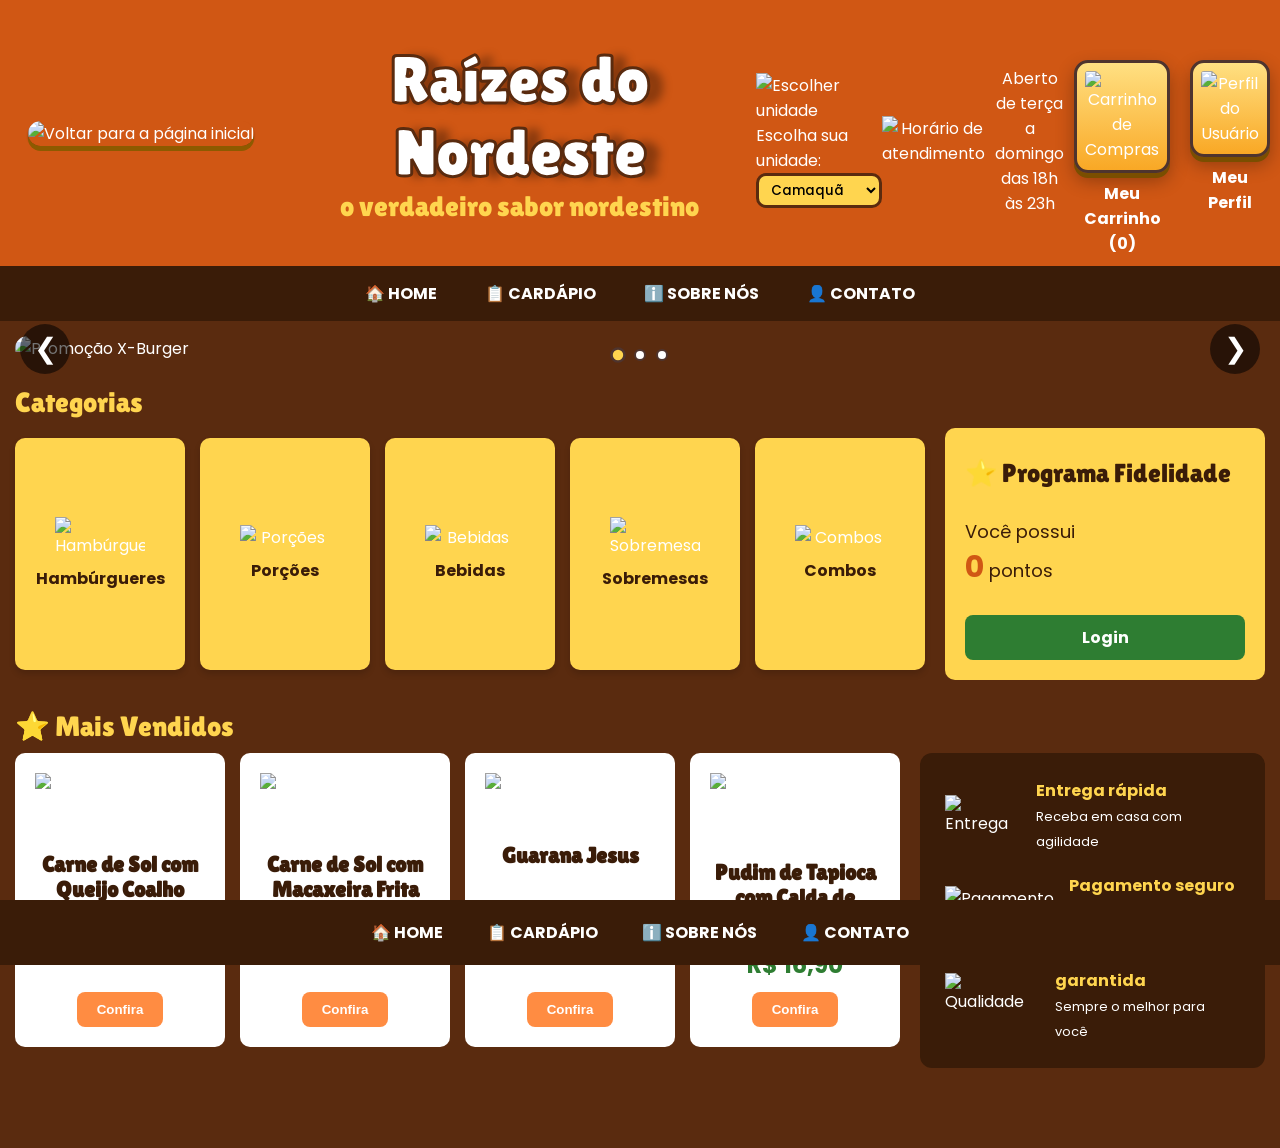
==== index.html @ 433c18a4 "Add files via upload Subindo em 29/08 as 11:11" ====
<!DOCTYPE html>
<html lang="pt-BR">

<head>
    <meta charset="UTF-8">
    <meta name="viewport" content="width=device-width, initial-scale=1.0">
    <title>Raízes do Nordeste</title>

    <link rel="icon" type="image/svg+xml" href="./imagens/site/icone.svg">

    
    <!-- CSS -->
    <link rel="stylesheet" href="style.css">

    <!-- Fonte -->
    <link rel="preconnect" href="https://fonts.googleapis.com">
    <link rel="preconnect" href="https://fonts.gstatic.com" crossorigin>
    <link href="https://fonts.googleapis.com/css2?family=Lilita+One&family=Poppins:wght@300;400;500;600&display=swap" rel="stylesheet">
</head>

<body>

    <header class="cabecalho_site">
        <div class="logo">
            <a class="img" href="index.html">
                <img src="./imagens/site/logo.png" alt="Voltar para a página inicial">
            </a>
        </div>

        <div class="caixa_titulo">
            <div class="titulo"> <!-- SUGESTÃO: Esta div .titulo é redundante pois já está dentro de .caixa_titulo. Pode ser removida no futuro mantendo o h1 e h2 direto em .caixa_titulo --> 
                <h1>Raízes do Nordeste</h1>
                <h2>o verdadeiro sabor nordestino</h2>
            </div>
        </div>
        
        <div class="complemento_titulo">
            <div class="localizacao">
                <a href="carrinho.html">
                    <img src="./imagens/site/local (2).png" alt="Escolher unidade">
                </a>
                <p>Escolha sua unidade:</p>
        
                <select>
                    <option>Camaquã</option>
                    <option>Porto Alegre</option>
                    <option>Pelotas</option>
                </select>
            </div>
        
        
            <div class="atendimento">
                <div class="horario">
                    <a href="carrinho.html">
                        <img src="./imagens/site/horario (2).png" alt="Horário de atendimento">
                    </a>
                    <p>Aberto<br>de terça a domingo<br>das 18h às 23h</p>
                </div>
            </div>


            <div class="carrinho_usuario">
                <div class="itens">
                    <a href="carrinho.html">
                        <img src="./imagens/site/carrinho.png" alt="Carrinho de Compras">
                    </a>
                    <p>Meu Carrinho</p>
                </div>

                <div class="itens">
                    <a href="login_cadastro.html">
                        <img src="./imagens/site/usuario.png" alt="Perfil do Usuário">
                    </a>
                    <p>Meu Perfil</p>
                </div>
            </div>
         </div>
    </header>

    <!-- Navegação Principal -->
    <nav id="nav-principal">
        <div class="menu-lista">
            <a href="index.html">🏠 HOME</a>
            <a href="cardapio.html">📋 CARDÁPIO</a>
            <a href="sobre.html">ℹ️ SOBRE NÓS</a>
            <a href="contato.html">👤 CONTATO</a>
        </div>
    </nav>

    <section class="carrossel">
        <div class="slides">
            <div class="slide ativo">
                <img src="./imagens/site/banner_1.1png.png" alt="Promoção X-Burger">
            </div>

            <div class="slide">
                <img src="./imagens/site/banner_2.2.png" alt="Promoção Bacon Burger">
            </div>

            <div class="slide">
                <img src="./imagens/site/banner_3.3.png" alt="Promoção Chicken Burger">
            </div>
        </div>

        <button class="seta anterior" onclick="mudarSlide(-1)">❮</button>
        <button class="seta proximo" onclick="mudarSlide(1)">❯</button>

        <div class="indicadores">
            <span class="ponto ativo" onclick="irParaSlide(0)"></span>
            <span class="ponto" onclick="irParaSlide(1)"></span>
            <span class="ponto" onclick="irParaSlide(2)"></span>
        </div>
    </section>

    <section class="categorias">
        <h2>Categorias</h2>

        <div class="area-categorias">
            <div class="lista-categorias">
                <div onclick="location.href='cardapio.html#hamburgueres'">
                    <img src="./imagens/site/cate_hamburguer.png" alt="Hambúrgueres">
                    <span>Hambúrgueres</span>
                </div>

                <div onclick="location.href='cardapio.html#porcoes'">
                    <img src="./imagens/site/cate_porcao.png" alt="Porções">
                    <span>Porções</span>
                </div>

                <div onclick="location.href='cardapio.html#bebidas'">
                    <img src="./imagens/site/cate_bebida.png" alt="Bebidas">
                    <span>Bebidas</span>
                </div>

                <div onclick="location.href='cardapio.html#sobremesas'">
                    <img src="./imagens/site/cate_sobre.png" alt="Sobremesas">
                    <span>Sobremesas</span>
                </div>

                <div onclick="location.href='cardapio.html#combos'">
                    <img src="./imagens/site/cate_combo.png" alt="Combos">
                    <span>Combos</span>
                </div>
            </div>

            <div class="fidelidade">
                <h2>⭐ Programa Fidelidade</h2>
                <p>Você possui <br><strong>0</strong> pontos</p>
                <button onclick="location.href='login_cadastro.html'">Login</button>
            </div>
        </div>
    </section>

    <section class="caixa_mais_vendidas">
        <h2>⭐ Mais Vendidos</h2>

        <div class="area_mais_vendidos">
            <div class="produtos">
                <div id="listaProdutos" class="lista-mais-vendidos"></div>
            </div>

            <div class="vantagens">
                <div class="entrega">
                    <div>
                        <img src="./imagens/site/entrega.png" alt="Entrega">
                    </div>
                    <div>
                        <p>Entrega rápida</p>
                        <span>Receba em casa com agilidade</span>
                    </div>                
                </div>

                <div class="pagamento">
                    <div>
                        <img src="./imagens/site/pagamento.png" alt="Pagamento">
                    </div>
                    <div>
                        <p>Pagamento seguro</p>
                        <span>Seus dados protegidos</span>
                    </div>                
                </div>

                <div class="qualidade">
                    <div>
                        <img src="./imagens/site/qualidade.png" alt="Qualidade">
                    </div>
                    <div>
                        <p>Qualidade garantida</p>
                        <span>Sempre o melhor para você</span>
                    </div>
                </div>
            </div>
        </div>
    </section>

    <footer>
        <a href="index.html">🏠 HOME</a>
        <a href="cardapio.html">📋 CARDÁPIO</a>
        <a href="sobre.html">ℹ️ SOBRE NÓS</a>
        <a href="contato.html">👤 CONTATO</a>
    </footer>

    <script src="global.js"></script>

</body>

</html>
---- style.css ----
/* ==========================================
   1. RESET GLOBAL E BASE
   ========================================== */
* {
    margin: 0;
    padding: 0;
    box-sizing: border-box;
}

body {
    background: #5a2b0f;
    font-family: 'Poppins', Arial, sans-serif;
    padding-bottom: 60px;
    color: #ffffff;
}

p {
    color: #ffffff;
    font-family: 'Poppins', sans-serif; /* /* DESNECESSÁRIO: Já está herdando 'Poppins' do body */
}

h1 {
    font-family: 'Lilita One', cursive;
    font-size: clamp(36px, 5vw, 70px);
    color: #ffffff;
    -webkit-text-stroke: 3px #5a2b0f;
    text-shadow:
        1px 1px 0 #c85b16,
        14px 1px 10px rgba(0,0,0,.35);
}

h2 {
    font-family: 'Lilita One', cursive;
    font-size: 28px;
    color: #ffd54f;
    font-weight: normal;
}

a {
    text-decoration: none;
    color: inherit;
}

/* ==========================================
   2. CABEÇALHO SITE
   ========================================== */
header.cabecalho_site {
    display: flex;
    justify-content: space-between;
    align-items: center;
    flex-wrap: wrap;
    background: #d05714;
}

/* --- LOGO --- */
.logo {
    padding: 28px;
    display: flex;
    justify-content: center;
    align-items: center;
}

.logo img {
    width: 80px;
    height: auto;
    border-radius: 15px;
    box-shadow:
        0 5px 0 #8D5A00,
        0 2px 2px rgba(0,0,0,.4);
    transition: transform .3s ease;
}

.logo img:hover {
    transform: translateY(-4px) scale(1.05);
}

/* --- TÍTULO DO CABEÇALHO --- */
.caixa_titulo {
    flex: 1;
    text-align: center;
}

/* --- COMPLEMENTOS (LOCALIZAÇÃO & ATENDIMENTO) --- */
.complemento_titulo {
    display: flex !important;
    flex-direction: row !important;
    align-items: center !important;
    justify-content: space-around !important;
    flex: 1 !important;
    margin-top: 15px;
    padding: 10px 0;
}

.complemento_titulo select {
    background: #ffd54f;
    border: 3px solid #5a2b0f;
    border-radius: 10px;
    padding: 4px 8px;
    font-family: 'Poppins', sans-serif;
    font-weight: 500;
}

.horario {
    display: flex;
    align-items: center;
    gap: 10px;
    text-align: center;
}

.complemento_titulo img,
.atendimento img {
    width: 60px;
    height: auto;
    cursor: pointer;
    transition: transform .3s ease;
}

/* --- CARRINHO & PERFIL --- */
.carrinho_usuario {
    display: flex;
    gap: 20px;
    padding: 35px 10px 0 10px;
    text-align: center;
    font-family: 'Poppins', sans-serif; /* /* DESNECESSÁRIO: Já está herdando 'Poppins' do body */
}

.itens {
    display: flex;
    flex-direction: column;
    gap: 8px;
    align-items: center;
}

.itens img {
    width: 60px;
    height: auto;
    background: linear-gradient(to bottom, #FFE082, #F9A825);
    border: 3px solid #4E342E;
    border-radius: 14px;
    padding: 8px;
    box-shadow:
        0 5px 0 #7A4E00,
        0 8px 18px rgba(0,0,0,.3);
    transition: transform .25s ease;
}

.itens img:hover {
    transform: translateY(-4px) scale(1.08);
}

.itens p {
    color: #ffffff;
    font-weight: bold;
}

/* ==========================================
   3. NAVEGAÇÃO PRINCIPAL (NAV)
   ========================================== */
nav {
    display: flex;
    justify-content: center;
    background: #3a1c08;
    padding: 15px 0;
    color: #ffffff;
}

nav a {
    text-decoration: none; /* /* DESNECESSÁRIO: Já está definido na regra 'a' do Reset Global */
    color: #ffffff;
    font-weight: bold;
    padding: 0 10px;
    margin: 5px 12px;
    position: relative;
    transition: color .3s ease;
}

nav a::after {
    content: "";
    position: absolute;
    left: 0;
    bottom: -8px;
    width: 0;
    height: 5px;
    background: #FFD54F;
    transition: width .3s ease;
}

nav a:hover::after {
    width: 100%;
}

/* ==========================================
   4. CARROSSEL DE PROMOÇÕES
   ========================================== */
.carrossel {
    position: relative;
    width: 100%;
    overflow: hidden;
    padding: 15px;
}

.slides {
    display: flex;
    width: 100%;
}

.slide {
    min-width: 100%;
    display: none;
}

.slide.ativo {
    display: block;
}

.slide img {
    width: 100%;
    height: auto;
    display: block;
    border-radius: 15px;
}

.seta {
    position: absolute;
    top: 50%;
    transform: translateY(-50%);
    width: 50px;
    height: 50px;
    border: none;
    border-radius: 50%;
    background: rgba(0, 0, 0, 0.55);
    color: #ffffff;
    font-size: 28px;
    cursor: pointer;
    z-index: 10;
    transition: background .3s, color .3s, transform .3s;
}

.seta:hover {
    background: #ffd54f;
    color: #4E342E;
    transform: translateY(-50%) scale(1.1);
}

.anterior {
    left: 20px;
}

.proximo {
    right: 20px;
}

.indicadores {
    position: absolute;
    bottom: 15px;
    left: 50%;
    transform: translateX(-50%);
    display: flex;
    gap: 10px;
}

.ponto {
    width: 12px;
    height: 12px;
    border-radius: 50%;
    background: #ffffff;
    border: 2px solid #4E342E;
    cursor: pointer;
    transition: transform .3s ease, background .3s ease;
}

.ponto.ativo,
.ponto:hover {
    background: #ffd54f;
    transform: scale(1.3);
}

/* ==========================================
   5. BANNERS (SEÇÃO NÃO USADA NA HOME)
   ========================================== */
/* /* DESNECESSÁRIO NA HOME: As classes abaixo (.banner, .lista-banner, .banner-texto, .img-banner) pertencem a outra página ou layout antigo e não existem neste HTML da Home. */ */
.banner {
    background: #4e342e;
    border-radius: 12px;
    padding: 20px;
}

.banner h2 {
    background: #FFD54F;
    color: #4E342E;
    border-radius: 15px;
    text-align: center;
    padding: 12px;
    margin-bottom: 20px;
    font-family: 'Lilita One', cursive;
    font-size: 32px;
}

.lista-banner {
    display: grid;
    grid-template-columns: repeat(auto-fit, minmax(300px, 1fr));
    gap: 15px;
}

.banner-texto {
    background: #FFF8E1;
    border-radius: 18px;
    padding: 20px;
    text-align: center;
    box-shadow: 0 8px 20px rgba(0,0,0,.25);
    border: 3px solid #FFD54F;
    transition: transform .3s ease, box-shadow .3s ease;
}

.banner-texto:hover {
    transform: translateY(-8px) scale(1.05);
    box-shadow: 0 15px 30px rgba(0,0,0,.35);
}

.img-banner {
    width: 60%;
    max-width: 300px;
    margin: 10px auto 20px;
    transition: transform .3s ease;
}

.img-banner:hover {
    transform: scale(1.2);
}

.banner-texto h3 {
    font-family: 'Lilita One', cursive;
    font-size: 32px;
    color: #2e7d32;
    margin: 8px 0 15px;
}

.banner p {
    font-size: 20px;
    color: #4E342E;
    margin-bottom: 15px;
}

.banner button {
    margin-top: 10px;
    padding: 14px 50px;
    border: none;
    border-radius: 12px;
    background: #2e7d32;
    color: #ffffff;
    font-size: 17px;
    font-weight: bold;
    cursor: pointer;
    box-shadow: 0 5px 0 #1b5e20;
    transition: transform .2s ease, box-shadow .2s ease;
}

.banner button:hover {
    transform: translateY(-3px);
    box-shadow: 0 8px 15px rgba(0,0,0,.3);
}

/* ==========================================
   6. CATEGORIAS E FIDELIDADE
   ========================================== */
.categorias {
    padding: 0 15px;
}

.categorias h2 {
    border-radius: 12px;
    font-family: 'Lilita One', cursive; /* /* DESNECESSÁRIO: Já está definido na regra 'h2' global */
    text-align: left;
    padding: 10px 0;
}

.area-categorias {
    display: flex;
    gap: 20px;
    align-items: stretch;
}

.lista-categorias {
    display: grid;
    grid-template-columns: repeat(auto-fit, minmax(130px, 1fr));
    gap: 15px;
    flex: 5;
    padding: 10px 0;
}

.lista-categorias div {
    background: #ffd54f;
    text-align: center;
    padding: 12px;
    border-radius: 10px;
    box-shadow: 0 4px 6px rgba(0,0,0,0.15);
    cursor: pointer;
    transition: transform .2s ease;
    display: flex;
    flex-direction: column;
    align-items: center;
    justify-content: center;
}

.lista-categorias div:hover {
    transform: translateY(-4px);
}

.lista-categorias img {
    width: 100%;
    max-width: 90px;
    height: auto;
}

.lista-categorias span {
    color: #3a1c08;
    font-weight: bold;
    font-family: 'Poppins', sans-serif; /* /* DESNECESSÁRIO: Já herda do body */
    margin-top: 8px;
}

/* --- BLOCO PROGRAMA FIDELIDADE --- */
.fidelidade {
    font-family: 'Lilita One', cursive;
    background: #ffd54f;
    padding: 20px;
    border-radius: 10px;
    text-align: center;
    width: 320px;
    flex-shrink: 0;
    display: flex;
    flex-direction: column;
    justify-content: space-around;
}

.fidelidade h2 {
    color: #3a1c08;
    text-align: left;
    font-size: 26px;
    margin-bottom: 10px;
}

.fidelidade p {
    color: #3a1c08;
    text-align: left;
    font-size: 18px;
    margin-top: 10px;
    margin-bottom: 10px;
}

.fidelidade strong {
    color: #d05714;
    font-size: 30px;
}

.fidelidade button {
    margin-top: 15px;
    padding: 10px 60px;
    border: none;
    background: #2e7d32;
    color: #ffffff;
    border-radius: 8px;
    font-size: 16px;
    cursor: pointer;
    font-family: 'Poppins', sans-serif;
    font-weight: bold;
    transition: background .2s;
}

.fidelidade button:hover {
    background: #1b5e20;
}

/* ==========================================
   7. MAIS VENDIDOS E VANTAGENS
   ========================================== */
.caixa_mais_vendidas {
    padding: 20px 15px;
}

.caixa_mais_vendidas h2 {
    padding: 10px 0;
}

.area_mais_vendidos {
    display: flex;
    gap: 20px;
    align-items: stretch;
    flex-direction: row;
}

.produtos {
    flex: 3;
    display: flex;
    flex-direction: column;
}

.lista-mais-vendidos {
    display: flex;
    flex-direction: row;
    gap: 15px;
    width: 100%;
}

.card {
    flex: 1;
    display: flex;
    flex-direction: column;
    justify-content: space-between;
    align-items: center;
    background: #ffffff;
    padding: 20px;
    border-radius: 10px;
    text-align: center;
}

.card img {
    width: 100%;
    max-width: 180px;
    height: auto;
    transition: transform .3s ease;
}

.card img:hover {
    transform: scale(1.08);
}

.card h3 {
    margin: 12px 0;
    font-size: 22px;
    font-family: 'Lilita One', cursive;
    color: #3a1c08;
}

.card p {
    font-size: 24px;
    color: #2e7d32;
    font-weight: bold;
}

.card button {
    background: #ff8c42;
    color: #ffffff;
    border: none;
    padding: 10px 20px;
    border-radius: 8px;
    cursor: pointer;
    font-weight: bold;
    margin-top: 10px;
    transition: background .2s;
}

.card button:hover {
    background: #d05714;
}

/* --- BLOCO DE VANTAGENS --- */
.vantagens {
    background: #3a1c08;
    flex: 1;
    border-radius: 12px;
    padding: 25px;
    display: flex;
    flex-direction: column;
    justify-content: space-around;
    gap: 20px;
}

.entrega, .pagamento, .qualidade {
    display: flex;
    align-items: center;
    gap: 15px;
}

.vantagens img {
    width: 50px;
    height: auto;
}

.entrega p, .pagamento p, .qualidade p {
    color: #ffd54f;
    font-weight: bold;
    font-size: 16px;
}

.entrega span, .pagamento span, .qualidade span {
    color: #ffffff;
    font-size: 13px;
}

/* ==========================================
   8. PÁGINAS DE PERFIL, LOGIN E CADASTRO
   ========================================== */
/* /* DESNECESSÁRIO NA HOME: As regras deste setor (.login_cadastro, .escolha, .caixa_esquerda, .caixa_direita, .campo, .criar_cadastro) não pertencem à Home e deveriam estar no CSS da página de login/cadastro. */ */
.login_cadastro {
    display: flex;
    flex-direction: column;
    justify-content: center;
    text-align: center;
    background: #ffffff;
    margin: 20px;
    border-radius: 10px;
    border: 2px solid #000000;
    padding: 20px;
}

.login_cadastro h2, 
.login_cadastro h3 {
    font-size: 28px;
    padding: 10px;
    color: #000000;
}

.login_cadastro button {
    margin-top: 15px;
    padding: 12px 40px;
    border: none;
    border-radius: 8px;
    background: #2e7d32;
    color: #ffffff;
    cursor: pointer;
    font-size: 18px;
    font-weight: bold;
}

.escolha {
    display: flex;
    flex-direction: row;
    justify-content: center;
    margin: 30px 0;
    gap: 20px;    
}

.caixa_esquerda {
    width: 50%;
    padding: 10px;
    border-right: 2px solid #000000;
    flex: 1;
    text-align: center;
}

.caixa_direita {
    width: 50%;
    padding: 10px;
    border-left: 2px solid #000000;
    flex: 1;
    text-align: center;
}

.campo {
    display: flex;
    flex-direction: column;
    gap: 10px;
}

.campo input {
    border-radius: 8px;
    border: 1px solid #ccc;
    margin: 5px 0;
    padding: 10px;
    font-size: 14px;
}

.criar_cadastro {
    border: 2px solid #000000;
    margin: 20px;
    padding: 20px;
    border-radius: 10px;
    background: #ffffff;
}

.criar_cadastro h2, .criar_cadastro p {
    text-align: center;
    padding: 10px;
    color: #000000;
}

/* ==========================================
   9. RODAPÉ
   ========================================== */
footer {
    position: fixed;
    bottom: 0;
    left: 0;
    width: 100%;
    display: flex;
    justify-content: center;
    background: #3a1c08;
    padding: 15px 0;
    color: #ffffff;
    transform: translateY(100%);
    transition: transform .3s ease;
    z-index: 1000;
}

footer.mostrar {
    transform: translateY(0);
}

footer a {
    text-decoration: none; /* /* DESNECESSÁRIO: Já definido no reset global 'a' */
    color: #ffffff;
    font-weight: bold;
    padding: 0 10px;
    margin: 5px 12px;
    position: relative;
    transition: color .3s ease;
}

footer a::after {
    content: "";
    position: absolute;
    left: 0;
    bottom: -8px;
    width: 0;
    height: 5px;
    background: #FFD54F;
    transition: width .3s ease;
}

footer a:hover::after {
    width: 100%;
}

/* ==========================================
   10. RESPONSIVIDADE (MEDIA QUERIES)
   ========================================== */

/* --- TELA MÉDIA (ATÉ 1024PX) --- */
@media (max-width: 1024px) {
    header.cabecalho_site {
        flex-wrap: wrap;
        align-items: center;
        justify-content: space-between;
        width: 100%;
        padding: 10px 20px;
        box-sizing: border-box;
    }

    .logo {
        display: flex;
        align-items: center;
    }

    .logo img {
        width: 80px;
        height: auto;
    }

    .caixa_titulo {
        display: flex;
        flex-direction: column;
        align-items: center;
        justify-content: center;
        text-align: center;
        flex: 1; 
        margin-left: 15px;
        padding: 10px 0;
    }

    .caixa_titulo h1 {
        font-size: 60px !important;
        margin: 0;
        line-height: 1.1;
        white-space: nowrap;
    }

    .caixa_titulo h2 {
        font-size: 25px !important;
        margin: 5px 0 0 0;
        font-weight: normal;
    }

    .complemento_titulo {
        display: flex !important;
        flex-direction: row !important;
        align-items: center !important;
        justify-content: space-around !important;
        flex: 1 !important;
        margin-top: 15px;
        padding: 10px 0;
    }

    .localizacao {
        display: flex !important;
        flex-direction: column !important;
        align-items: center !important;
        gap: 4px !important;
    }

    .localizacao select {
        padding: 4px 12px !important;
        font-size: 13px !important;
        border-radius: 8px;
    }

    .horario {
        display: flex !important;
        flex-direction: row !important;
        align-items: center !important;
        gap: 10px !important;
    }

    .carrinho_usuario {
        display: flex !important;
        flex-direction: row !important;
        align-items: center !important;
        justify-content: center !important;
        gap: 35px !important;
        margin-top: 15px;
        padding: 10px 20px !important;
    }

    .itens {
        display: flex !important;
        flex-direction: column !important;
        align-items: center !important;
        text-align: center;
    }

    .itens img {
        width: 70px !important;
        height: auto;
    }

    .itens p {
        margin: 4px 0 0 0 !important;
        font-size: 12px !important;
    }
}

/* --- TABLET / INTERMEDIÁRIO (ATÉ 992PX) --- */
@media (max-width: 992px) {
    .area-categorias,
    .area_mais_vendidos {
        flex-direction: column;
    }

    .lista-mais-vendidos {
        flex-direction: column;
    }

    .fidelidade,
    .vantagens {
        width: 100%;
    }
}

/* --- CELULAR PADRÃO (ATÉ 768PX) --- */
/* DESNECESSÁRIO: Existia um bloco idêntico duplicado no seu código original. Mantida apenas uma versão limpa. */
@media (max-width: 768px) {
    header.cabecalho_site {
        flex-direction: column;
        align-items: center;
        padding: 10px 5px;
        gap: 8px;
    }

    .logo {
        padding: 5px 0 0 0;
        border: none;
    }

    .logo img {
        width: 50px;
    }

    .caixa_titulo {
        border: none;
    }

    .caixa_titulo h1 {
        font-size: 26px !important;
        -webkit-text-stroke: 1px #5a2b0f;
    }

    .caixa_titulo h2 {
        font-size: 13px !important;
    }

    .complemento_titulo {
        display: flex !important;
        flex-direction: row !important;
        justify-content: space-around !important;
        align-items: flex-start !important;
        width: 100% !important;
        padding: 5px 10px !important;
        gap: 10px !important;
    }

    .localizacao {
        display: flex !important;
        flex-direction: column !important;
        align-items: center !important;
        gap: 2px !important;
        font-size: 11px !important;
        padding-left: 0 !important;
    }

    .localizacao p {
        font-size: 11px !important;
    }

    .horario {
        display: flex !important;
        flex-direction: row !important;
        align-items: center !important;
        gap: 6px !important;
        font-size: 10px !important;
    }

    .complemento_titulo img,
    .atendimento img {
        width: 30px !important;
    }

    .complemento_titulo select {
        font-size: 11px !important;
        padding: 2px 4px !important;
    }

    .carrinho_usuario {
        display: flex !important;
        justify-content: center !important;
        gap: 20px !important;
        padding: 5px 0 !important;
    }

    .itens img {
        width: 35px !important;
        padding: 4px !important;
    }

    .itens p {
        font-size: 11px !important;
    }

    #nav-principal {
        display: block !important;
        visibility: visible !important;
        position: fixed !important;
        bottom: 0 !important;
        left: 0 !important;
        width: 100vw !important;
        background: #3a1c08 !important;
        z-index: 99999 !important;
        padding: 8px 0 !important;
        border-top: 2px solid #ffd54f !important;
        box-shadow: 0 -3px 10px rgba(0, 0, 0, 0.5);
    }

    #nav-principal .menu-lista {
        display: flex !important;
        flex-direction: row !important;
        justify-content: space-around !important;
        align-items: center !important;
        width: 100% !important;
        margin: 0 !important;
        padding: 0 !important;
    }

    #nav-principal .menu-lista a {
        font-size: 11px !important;
        padding: 4px 2px !important;
        margin: 0 !important;
        text-align: center !important;
        flex: 1 !important;
        color: #ffffff !important;
        display: block !important;
    }

    #nav-principal .menu-lista a::after {
        display: none !important;
    }

    /* /* DESNECESSÁRIO NA HOME: As classes abaixo (.pedido_confirmado, .informacoes_pedido, .etapas, .linha, .acoes, .botao) pertencem a uma página de confirmação de pedido e não existem na Home. */ */
    .pedido_confirmado {
        width: 95% !important;
        padding: 20px 12px !important;
    }

    .informacoes_pedido {
        grid-template-columns: 1fr !important;
    }

    .etapas {
        flex-direction: column !important;
        align-items: flex-start !important;
        padding-left: 15px !important;
    }

    .etapa {
        flex-direction: row !important;
        gap: 12px !important;
        min-width: unset !important;
    }

    .linha {
        width: 4px !important;
        height: 20px !important;
        margin-left: 20px !important;
    }

    .acoes {
        flex-direction: column !important;
    }

    .botao {
        width: 100% !important;
        text-align: center !important;
    }
}

/* --- CELULARES PEQUENOS (ATÉ 480PX) --- */
@media (max-width: 480px) {
    .caixa_titulo h1 {
        font-size: 22px !important;
    }

    .caixa_titulo h2 {
        font-size: 11px !important;
    }

    /* /* DESNECESSÁRIO NA HOME: As classes .numero_pedido e .icone_confirmado não existem neste HTML. */ */
    .numero_pedido {
        width: 100% !important;
        padding: 10px !important;
    }

    .numero_pedido strong {
        font-size: 24px !important;
    }

    #nav-principal .menu-lista a {
        font-size: 10px !important;
        padding: 2px 1px !important;
    }

    .icone_confirmado {
        width: 60px !important;
        height: 60px !important;
        font-size: 35px !important;
    }
}
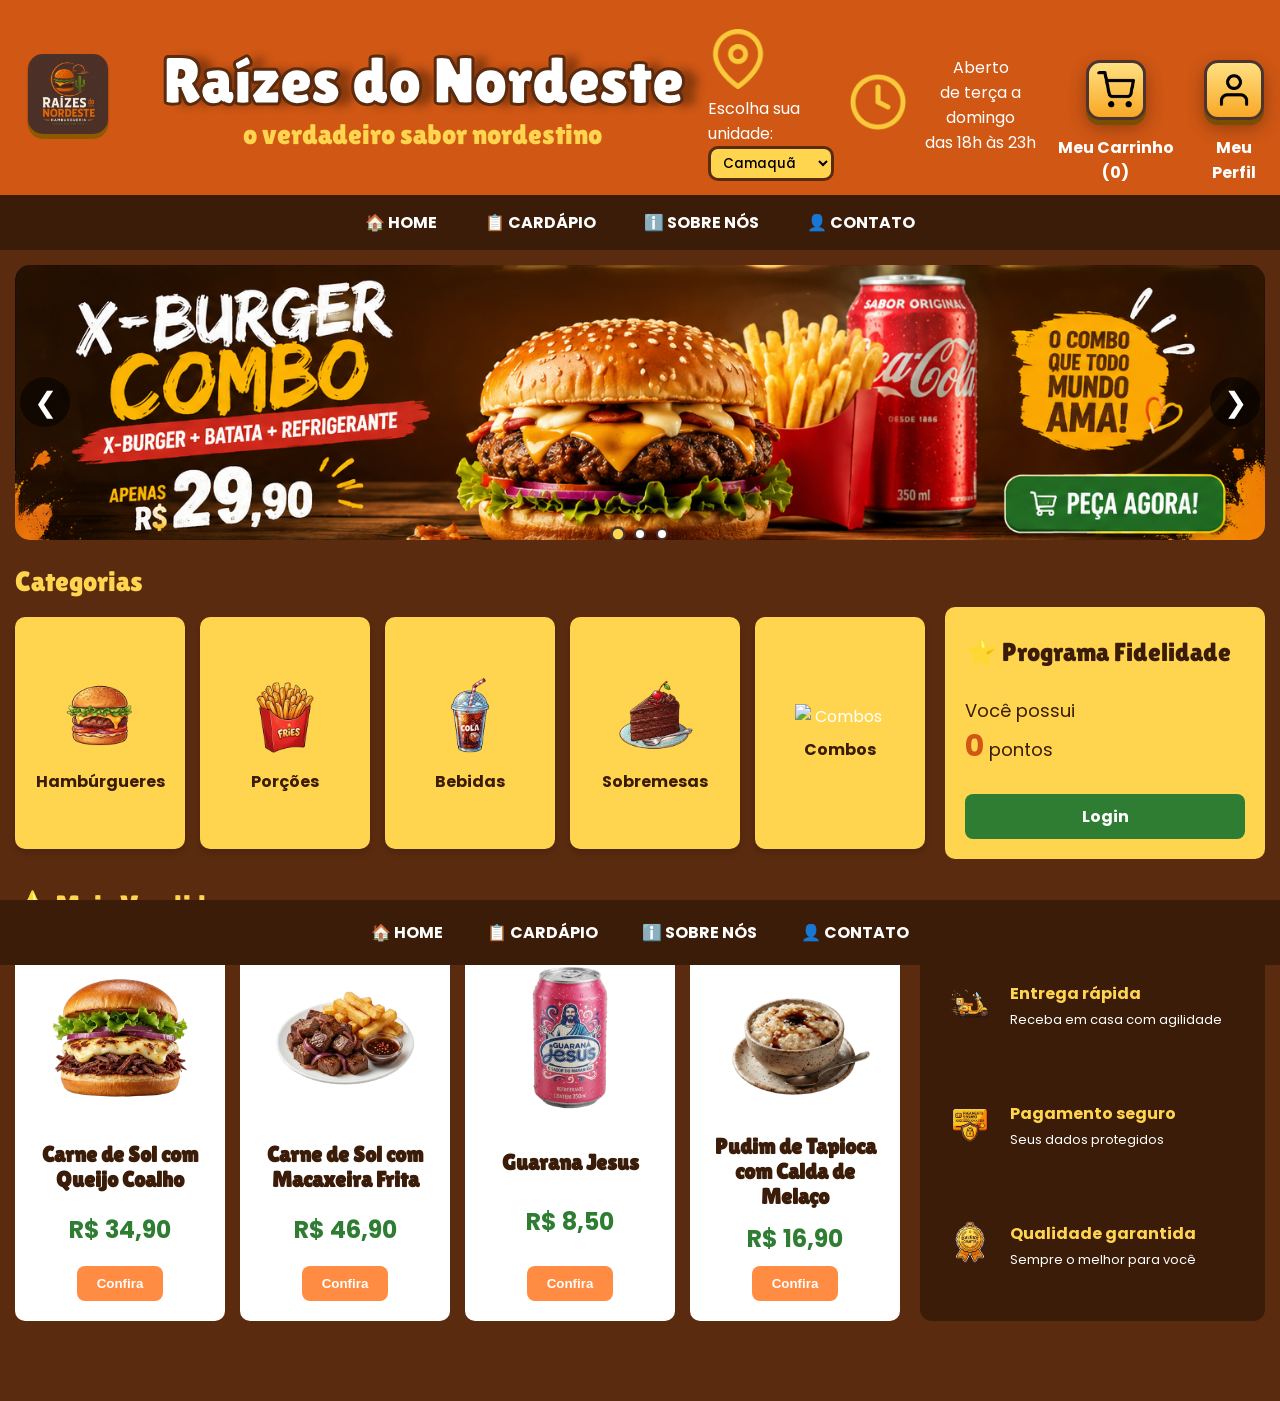
==== commit 75722bf8: "Refactor index.html structure and fix tags Updated HTML structure and corrected some tags." ====
--- a/index.html
+++ b/index.html
@@ -6,7 +6,7 @@
     <meta name="viewport" content="width=device-width, initial-scale=1.0">
     <title>Raízes do Nordeste</title>
 
-    <link rel="icon" type="image/svg+xml" href="./imagens/site/icone.svg">
+    <link rel="icon" type="imagens/svg+xml" href="imagens/site/icone.svg">
 
     
     <!-- CSS -->
@@ -23,7 +23,7 @@
     <header class="cabecalho_site">
         <div class="logo">
             <a class="img" href="index.html">
-                <img src="./imagens/site/logo.png" alt="Voltar para a página inicial">
+                <img src="imagens/site/logo.png" alt="Voltar para a página inicial">
             </a>
         </div>
 
@@ -37,7 +37,7 @@
         <div class="complemento_titulo">
             <div class="localizacao">
                 <a href="carrinho.html">
-                    <img src="./imagens/site/local (2).png" alt="Escolher unidade">
+                    <img src="imagens/site/local (2).png" alt="Escolher unidade">
                 </a>
                 <p>Escolha sua unidade:</p>
         
@@ -52,7 +52,7 @@
             <div class="atendimento">
                 <div class="horario">
                     <a href="carrinho.html">
-                        <img src="./imagens/site/horario (2).png" alt="Horário de atendimento">
+                        <img src="imagens/site/horario (2).png" alt="Horário de atendimento">
                     </a>
                     <p>Aberto<br>de terça a domingo<br>das 18h às 23h</p>
                 </div>
@@ -62,14 +62,14 @@
             <div class="carrinho_usuario">
                 <div class="itens">
                     <a href="carrinho.html">
-                        <img src="./imagens/site/carrinho.png" alt="Carrinho de Compras">
+                        <img src="imagens/site/carrinho.png" alt="Carrinho de Compras">
                     </a>
                     <p>Meu Carrinho</p>
                 </div>
 
                 <div class="itens">
                     <a href="login_cadastro.html">
-                        <img src="./imagens/site/usuario.png" alt="Perfil do Usuário">
+                        <img src="imagens/site/usuario.png" alt="Perfil do Usuário">
                     </a>
                     <p>Meu Perfil</p>
                 </div>
@@ -90,15 +90,15 @@
     <section class="carrossel">
         <div class="slides">
             <div class="slide ativo">
-                <img src="./imagens/site/banner_1.1png.png" alt="Promoção X-Burger">
+                <img src="imagens/site/banner_1.1png.png" alt="Promoção X-Burger">
             </div>
 
             <div class="slide">
-                <img src="./imagens/site/banner_2.2.png" alt="Promoção Bacon Burger">
+                <img src="imagens/site/banner_2.2.png" alt="Promoção Bacon Burger">
             </div>
 
             <div class="slide">
-                <img src="./imagens/site/banner_3.3.png" alt="Promoção Chicken Burger">
+                <img src="imagens/site/banner_3.3.png" alt="Promoção Chicken Burger">
             </div>
         </div>
 
@@ -118,27 +118,27 @@
         <div class="area-categorias">
             <div class="lista-categorias">
                 <div onclick="location.href='cardapio.html#hamburgueres'">
-                    <img src="./imagens/site/cate_hamburguer.png" alt="Hambúrgueres">
+                    <img src="imagens/site/cate_hamburguer.png" alt="Hambúrgueres">
                     <span>Hambúrgueres</span>
                 </div>
 
                 <div onclick="location.href='cardapio.html#porcoes'">
-                    <img src="./imagens/site/cate_porcao.png" alt="Porções">
+                    <img src="imagens/site/cate_porcao.png" alt="Porções">
                     <span>Porções</span>
                 </div>
 
                 <div onclick="location.href='cardapio.html#bebidas'">
-                    <img src="./imagens/site/cate_bebida.png" alt="Bebidas">
+                    <img src="imagens/site/cate_bebida.png" alt="Bebidas">
                     <span>Bebidas</span>
                 </div>
 
                 <div onclick="location.href='cardapio.html#sobremesas'">
-                    <img src="./imagens/site/cate_sobre.png" alt="Sobremesas">
+                    <img src="imagens/site/cate_sobre.png" alt="Sobremesas">
                     <span>Sobremesas</span>
                 </div>
 
                 <div onclick="location.href='cardapio.html#combos'">
-                    <img src="./imagens/site/cate_combo.png" alt="Combos">
+                    <img src="imagens/site/cate_combo.png" alt="Combos">
                     <span>Combos</span>
                 </div>
             </div>
@@ -162,7 +162,7 @@
             <div class="vantagens">
                 <div class="entrega">
                     <div>
-                        <img src="./imagens/site/entrega.png" alt="Entrega">
+                        <img src="imagens/site/entrega.png" alt="Entrega">
                     </div>
                     <div>
                         <p>Entrega rápida</p>
@@ -172,7 +172,7 @@
 
                 <div class="pagamento">
                     <div>
-                        <img src="./imagens/site/pagamento.png" alt="Pagamento">
+                        <img src="imagens/site/pagamento.png" alt="Pagamento">
                     </div>
                     <div>
                         <p>Pagamento seguro</p>
@@ -182,7 +182,7 @@
 
                 <div class="qualidade">
                     <div>
-                        <img src="./imagens/site/qualidade.png" alt="Qualidade">
+                        <img src="imagens/site/qualidade.png" alt="Qualidade">
                     </div>
                     <div>
                         <p>Qualidade garantida</p>
@@ -204,4 +204,4 @@
 
 </body>
 
-</html>+</html>
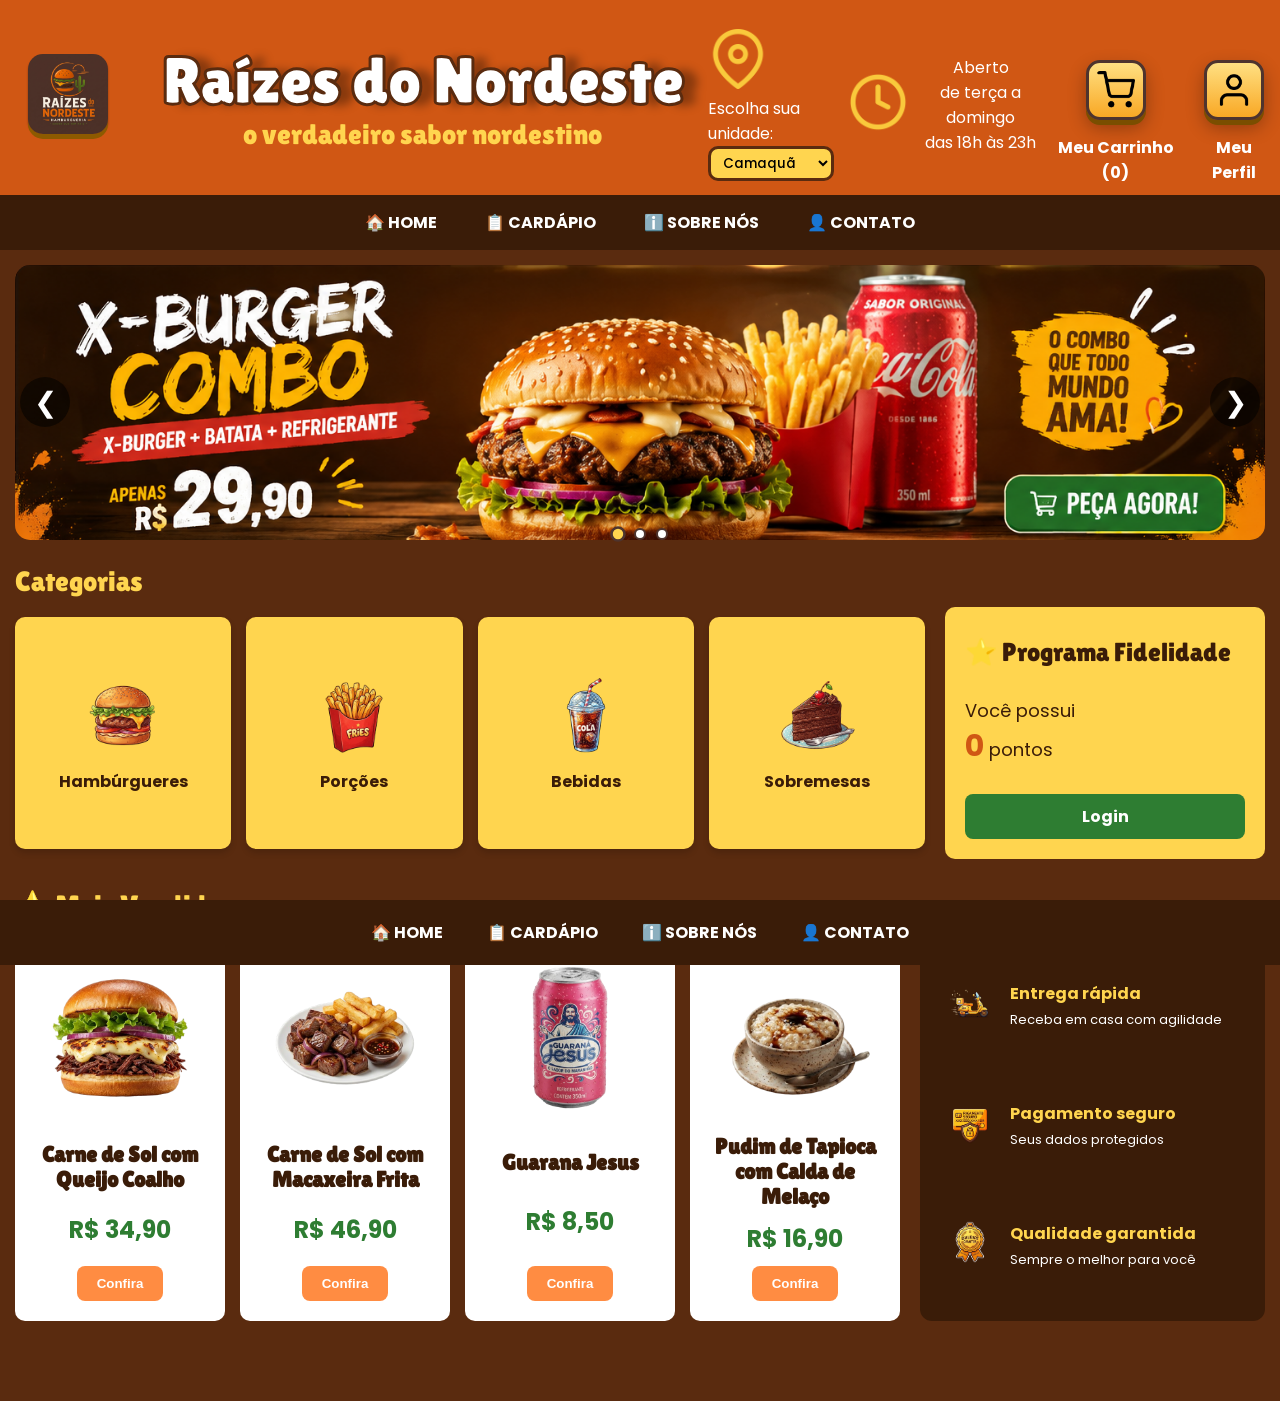
==== commit 8eb21db7: "Update index.html tirar div combo" ====
--- a/index.html
+++ b/index.html
@@ -137,10 +137,6 @@
                     <span>Sobremesas</span>
                 </div>
 
-                <div onclick="location.href='cardapio.html#combos'">
-                    <img src="imagens/site/cate_combo.png" alt="Combos">
-                    <span>Combos</span>
-                </div>
             </div>
 
             <div class="fidelidade">
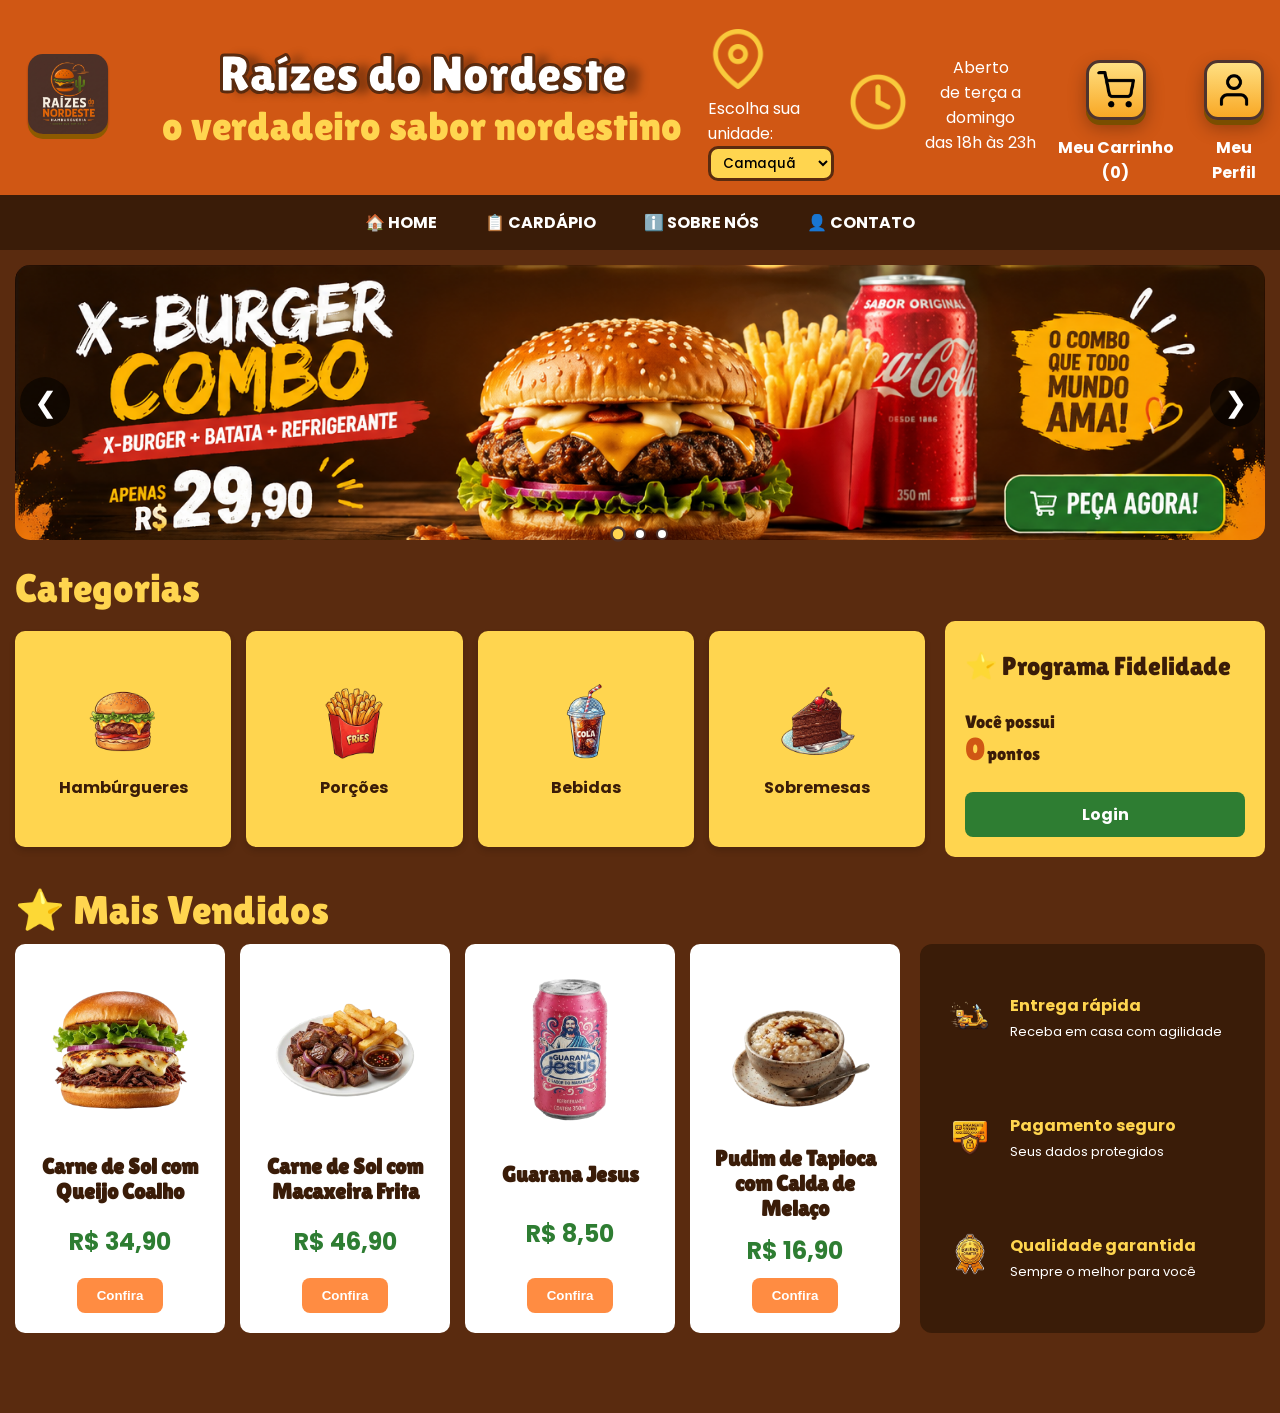
==== commit f8322af8: "Add files via upload update 02/09 as 09:12" ====
--- a/index.html
+++ b/index.html
@@ -6,11 +6,12 @@
     <meta name="viewport" content="width=device-width, initial-scale=1.0">
     <title>Raízes do Nordeste</title>
 
-    <link rel="icon" type="imagens/svg+xml" href="imagens/site/icone.svg">
+    <link rel="icon" type="image/svg+xml" href="./imagens/site/icone.png">
 
-    
+
     <!-- CSS -->
     <link rel="stylesheet" href="style.css">
+    <link rel="stylesheet" href="style_global.css">
 
     <!-- Fonte -->
     <link rel="preconnect" href="https://fonts.googleapis.com">
@@ -23,12 +24,12 @@
     <header class="cabecalho_site">
         <div class="logo">
             <a class="img" href="index.html">
-                <img src="imagens/site/logo.png" alt="Voltar para a página inicial">
+                <img src="./imagens/site/logo.png" alt="Voltar para a página inicial">
             </a>
         </div>
 
         <div class="caixa_titulo">
-            <div class="titulo"> <!-- SUGESTÃO: Esta div .titulo é redundante pois já está dentro de .caixa_titulo. Pode ser removida no futuro mantendo o h1 e h2 direto em .caixa_titulo --> 
+            <div class="titulo">
                 <h1>Raízes do Nordeste</h1>
                 <h2>o verdadeiro sabor nordestino</h2>
             </div>
@@ -37,7 +38,7 @@
         <div class="complemento_titulo">
             <div class="localizacao">
                 <a href="carrinho.html">
-                    <img src="imagens/site/local (2).png" alt="Escolher unidade">
+                    <img src="./imagens/site/local (2).png" alt="Escolher unidade">
                 </a>
                 <p>Escolha sua unidade:</p>
         
@@ -52,7 +53,7 @@
             <div class="atendimento">
                 <div class="horario">
                     <a href="carrinho.html">
-                        <img src="imagens/site/horario (2).png" alt="Horário de atendimento">
+                        <img src="./imagens/site/horario (2).png" alt="Horário de atendimento">
                     </a>
                     <p>Aberto<br>de terça a domingo<br>das 18h às 23h</p>
                 </div>
@@ -62,14 +63,14 @@
             <div class="carrinho_usuario">
                 <div class="itens">
                     <a href="carrinho.html">
-                        <img src="imagens/site/carrinho.png" alt="Carrinho de Compras">
+                        <img src="./imagens/site/carrinho.png" alt="Carrinho de Compras">
                     </a>
                     <p>Meu Carrinho</p>
                 </div>
 
                 <div class="itens">
                     <a href="login_cadastro.html">
-                        <img src="imagens/site/usuario.png" alt="Perfil do Usuário">
+                        <img src="./imagens/site/usuario.png" alt="Perfil do Usuário">
                     </a>
                     <p>Meu Perfil</p>
                 </div>
@@ -90,15 +91,15 @@
     <section class="carrossel">
         <div class="slides">
             <div class="slide ativo">
-                <img src="imagens/site/banner_1.1png.png" alt="Promoção X-Burger">
+                <img src="./imagens/site/banner_1.1png.png" alt="Promoção X-Burger">
             </div>
 
             <div class="slide">
-                <img src="imagens/site/banner_2.2.png" alt="Promoção Bacon Burger">
+                <img src="./imagens/site/banner_2.2.png" alt="Promoção Bacon Burger">
             </div>
 
             <div class="slide">
-                <img src="imagens/site/banner_3.3.png" alt="Promoção Chicken Burger">
+                <img src="./imagens/site/banner_3.3.png" alt="Promoção Chicken Burger">
             </div>
         </div>
 
@@ -118,22 +119,22 @@
         <div class="area-categorias">
             <div class="lista-categorias">
                 <div onclick="location.href='cardapio.html#hamburgueres'">
-                    <img src="imagens/site/cate_hamburguer.png" alt="Hambúrgueres">
+                    <img src="./imagens/site/cate_hamburguer.png" alt="Hambúrgueres">
                     <span>Hambúrgueres</span>
                 </div>
 
                 <div onclick="location.href='cardapio.html#porcoes'">
-                    <img src="imagens/site/cate_porcao.png" alt="Porções">
+                    <img src="./imagens/site/cate_porcao.png" alt="Porções">
                     <span>Porções</span>
                 </div>
 
                 <div onclick="location.href='cardapio.html#bebidas'">
-                    <img src="imagens/site/cate_bebida.png" alt="Bebidas">
+                    <img src="./imagens/site/cate_bebida.png" alt="Bebidas">
                     <span>Bebidas</span>
                 </div>
 
                 <div onclick="location.href='cardapio.html#sobremesas'">
-                    <img src="imagens/site/cate_sobre.png" alt="Sobremesas">
+                    <img src="./imagens/site/cate_sobre.png" alt="Sobremesas">
                     <span>Sobremesas</span>
                 </div>
 
@@ -158,7 +159,7 @@
             <div class="vantagens">
                 <div class="entrega">
                     <div>
-                        <img src="imagens/site/entrega.png" alt="Entrega">
+                        <img src="./imagens/site/entrega.png" alt="Entrega">
                     </div>
                     <div>
                         <p>Entrega rápida</p>
@@ -168,7 +169,7 @@
 
                 <div class="pagamento">
                     <div>
-                        <img src="imagens/site/pagamento.png" alt="Pagamento">
+                        <img src="./imagens/site/pagamento.png" alt="Pagamento">
                     </div>
                     <div>
                         <p>Pagamento seguro</p>
@@ -178,7 +179,7 @@
 
                 <div class="qualidade">
                     <div>
-                        <img src="imagens/site/qualidade.png" alt="Qualidade">
+                        <img src="./imagens/site/qualidade.png" alt="Qualidade">
                     </div>
                     <div>
                         <p>Qualidade garantida</p>
@@ -189,15 +190,8 @@
         </div>
     </section>
 
-    <footer>
-        <a href="index.html">🏠 HOME</a>
-        <a href="cardapio.html">📋 CARDÁPIO</a>
-        <a href="sobre.html">ℹ️ SOBRE NÓS</a>
-        <a href="contato.html">👤 CONTATO</a>
-    </footer>
-
     <script src="global.js"></script>
 
 </body>
 
-</html>
+</html>
--- a/style.css
+++ b/style.css
@@ -1,193 +1,3 @@
-/* ==========================================
-   1. RESET GLOBAL E BASE
-   ========================================== */
-* {
-    margin: 0;
-    padding: 0;
-    box-sizing: border-box;
-}
-
-body {
-    background: #5a2b0f;
-    font-family: 'Poppins', Arial, sans-serif;
-    padding-bottom: 60px;
-    color: #ffffff;
-}
-
-p {
-    color: #ffffff;
-    font-family: 'Poppins', sans-serif; /* /* DESNECESSÁRIO: Já está herdando 'Poppins' do body */
-}
-
-h1 {
-    font-family: 'Lilita One', cursive;
-    font-size: clamp(36px, 5vw, 70px);
-    color: #ffffff;
-    -webkit-text-stroke: 3px #5a2b0f;
-    text-shadow:
-        1px 1px 0 #c85b16,
-        14px 1px 10px rgba(0,0,0,.35);
-}
-
-h2 {
-    font-family: 'Lilita One', cursive;
-    font-size: 28px;
-    color: #ffd54f;
-    font-weight: normal;
-}
-
-a {
-    text-decoration: none;
-    color: inherit;
-}
-
-/* ==========================================
-   2. CABEÇALHO SITE
-   ========================================== */
-header.cabecalho_site {
-    display: flex;
-    justify-content: space-between;
-    align-items: center;
-    flex-wrap: wrap;
-    background: #d05714;
-}
-
-/* --- LOGO --- */
-.logo {
-    padding: 28px;
-    display: flex;
-    justify-content: center;
-    align-items: center;
-}
-
-.logo img {
-    width: 80px;
-    height: auto;
-    border-radius: 15px;
-    box-shadow:
-        0 5px 0 #8D5A00,
-        0 2px 2px rgba(0,0,0,.4);
-    transition: transform .3s ease;
-}
-
-.logo img:hover {
-    transform: translateY(-4px) scale(1.05);
-}
-
-/* --- TÍTULO DO CABEÇALHO --- */
-.caixa_titulo {
-    flex: 1;
-    text-align: center;
-}
-
-/* --- COMPLEMENTOS (LOCALIZAÇÃO & ATENDIMENTO) --- */
-.complemento_titulo {
-    display: flex !important;
-    flex-direction: row !important;
-    align-items: center !important;
-    justify-content: space-around !important;
-    flex: 1 !important;
-    margin-top: 15px;
-    padding: 10px 0;
-}
-
-.complemento_titulo select {
-    background: #ffd54f;
-    border: 3px solid #5a2b0f;
-    border-radius: 10px;
-    padding: 4px 8px;
-    font-family: 'Poppins', sans-serif;
-    font-weight: 500;
-}
-
-.horario {
-    display: flex;
-    align-items: center;
-    gap: 10px;
-    text-align: center;
-}
-
-.complemento_titulo img,
-.atendimento img {
-    width: 60px;
-    height: auto;
-    cursor: pointer;
-    transition: transform .3s ease;
-}
-
-/* --- CARRINHO & PERFIL --- */
-.carrinho_usuario {
-    display: flex;
-    gap: 20px;
-    padding: 35px 10px 0 10px;
-    text-align: center;
-    font-family: 'Poppins', sans-serif; /* /* DESNECESSÁRIO: Já está herdando 'Poppins' do body */
-}
-
-.itens {
-    display: flex;
-    flex-direction: column;
-    gap: 8px;
-    align-items: center;
-}
-
-.itens img {
-    width: 60px;
-    height: auto;
-    background: linear-gradient(to bottom, #FFE082, #F9A825);
-    border: 3px solid #4E342E;
-    border-radius: 14px;
-    padding: 8px;
-    box-shadow:
-        0 5px 0 #7A4E00,
-        0 8px 18px rgba(0,0,0,.3);
-    transition: transform .25s ease;
-}
-
-.itens img:hover {
-    transform: translateY(-4px) scale(1.08);
-}
-
-.itens p {
-    color: #ffffff;
-    font-weight: bold;
-}
-
-/* ==========================================
-   3. NAVEGAÇÃO PRINCIPAL (NAV)
-   ========================================== */
-nav {
-    display: flex;
-    justify-content: center;
-    background: #3a1c08;
-    padding: 15px 0;
-    color: #ffffff;
-}
-
-nav a {
-    text-decoration: none; /* /* DESNECESSÁRIO: Já está definido na regra 'a' do Reset Global */
-    color: #ffffff;
-    font-weight: bold;
-    padding: 0 10px;
-    margin: 5px 12px;
-    position: relative;
-    transition: color .3s ease;
-}
-
-nav a::after {
-    content: "";
-    position: absolute;
-    left: 0;
-    bottom: -8px;
-    width: 0;
-    height: 5px;
-    background: #FFD54F;
-    transition: width .3s ease;
-}
-
-nav a:hover::after {
-    width: 100%;
-}
 
 /* ==========================================
    4. CARROSSEL DE PROMOÇÕES
@@ -275,90 +85,6 @@
     transform: scale(1.3);
 }
 
-/* ==========================================
-   5. BANNERS (SEÇÃO NÃO USADA NA HOME)
-   ========================================== */
-/* /* DESNECESSÁRIO NA HOME: As classes abaixo (.banner, .lista-banner, .banner-texto, .img-banner) pertencem a outra página ou layout antigo e não existem neste HTML da Home. */ */
-.banner {
-    background: #4e342e;
-    border-radius: 12px;
-    padding: 20px;
-}
-
-.banner h2 {
-    background: #FFD54F;
-    color: #4E342E;
-    border-radius: 15px;
-    text-align: center;
-    padding: 12px;
-    margin-bottom: 20px;
-    font-family: 'Lilita One', cursive;
-    font-size: 32px;
-}
-
-.lista-banner {
-    display: grid;
-    grid-template-columns: repeat(auto-fit, minmax(300px, 1fr));
-    gap: 15px;
-}
-
-.banner-texto {
-    background: #FFF8E1;
-    border-radius: 18px;
-    padding: 20px;
-    text-align: center;
-    box-shadow: 0 8px 20px rgba(0,0,0,.25);
-    border: 3px solid #FFD54F;
-    transition: transform .3s ease, box-shadow .3s ease;
-}
-
-.banner-texto:hover {
-    transform: translateY(-8px) scale(1.05);
-    box-shadow: 0 15px 30px rgba(0,0,0,.35);
-}
-
-.img-banner {
-    width: 60%;
-    max-width: 300px;
-    margin: 10px auto 20px;
-    transition: transform .3s ease;
-}
-
-.img-banner:hover {
-    transform: scale(1.2);
-}
-
-.banner-texto h3 {
-    font-family: 'Lilita One', cursive;
-    font-size: 32px;
-    color: #2e7d32;
-    margin: 8px 0 15px;
-}
-
-.banner p {
-    font-size: 20px;
-    color: #4E342E;
-    margin-bottom: 15px;
-}
-
-.banner button {
-    margin-top: 10px;
-    padding: 14px 50px;
-    border: none;
-    border-radius: 12px;
-    background: #2e7d32;
-    color: #ffffff;
-    font-size: 17px;
-    font-weight: bold;
-    cursor: pointer;
-    box-shadow: 0 5px 0 #1b5e20;
-    transition: transform .2s ease, box-shadow .2s ease;
-}
-
-.banner button:hover {
-    transform: translateY(-3px);
-    box-shadow: 0 8px 15px rgba(0,0,0,.3);
-}
 
 /* ==========================================
    6. CATEGORIAS E FIDELIDADE
@@ -369,7 +95,6 @@
 
 .categorias h2 {
     border-radius: 12px;
-    font-family: 'Lilita One', cursive; /* /* DESNECESSÁRIO: Já está definido na regra 'h2' global */
     text-align: left;
     padding: 10px 0;
 }
@@ -415,7 +140,6 @@
 .lista-categorias span {
     color: #3a1c08;
     font-weight: bold;
-    font-family: 'Poppins', sans-serif; /* /* DESNECESSÁRIO: Já herda do body */
     margin-top: 8px;
 }
 
@@ -587,458 +311,3 @@
     color: #ffffff;
     font-size: 13px;
 }
-
-/* ==========================================
-   8. PÁGINAS DE PERFIL, LOGIN E CADASTRO
-   ========================================== */
-/* /* DESNECESSÁRIO NA HOME: As regras deste setor (.login_cadastro, .escolha, .caixa_esquerda, .caixa_direita, .campo, .criar_cadastro) não pertencem à Home e deveriam estar no CSS da página de login/cadastro. */ */
-.login_cadastro {
-    display: flex;
-    flex-direction: column;
-    justify-content: center;
-    text-align: center;
-    background: #ffffff;
-    margin: 20px;
-    border-radius: 10px;
-    border: 2px solid #000000;
-    padding: 20px;
-}
-
-.login_cadastro h2, 
-.login_cadastro h3 {
-    font-size: 28px;
-    padding: 10px;
-    color: #000000;
-}
-
-.login_cadastro button {
-    margin-top: 15px;
-    padding: 12px 40px;
-    border: none;
-    border-radius: 8px;
-    background: #2e7d32;
-    color: #ffffff;
-    cursor: pointer;
-    font-size: 18px;
-    font-weight: bold;
-}
-
-.escolha {
-    display: flex;
-    flex-direction: row;
-    justify-content: center;
-    margin: 30px 0;
-    gap: 20px;    
-}
-
-.caixa_esquerda {
-    width: 50%;
-    padding: 10px;
-    border-right: 2px solid #000000;
-    flex: 1;
-    text-align: center;
-}
-
-.caixa_direita {
-    width: 50%;
-    padding: 10px;
-    border-left: 2px solid #000000;
-    flex: 1;
-    text-align: center;
-}
-
-.campo {
-    display: flex;
-    flex-direction: column;
-    gap: 10px;
-}
-
-.campo input {
-    border-radius: 8px;
-    border: 1px solid #ccc;
-    margin: 5px 0;
-    padding: 10px;
-    font-size: 14px;
-}
-
-.criar_cadastro {
-    border: 2px solid #000000;
-    margin: 20px;
-    padding: 20px;
-    border-radius: 10px;
-    background: #ffffff;
-}
-
-.criar_cadastro h2, .criar_cadastro p {
-    text-align: center;
-    padding: 10px;
-    color: #000000;
-}
-
-/* ==========================================
-   9. RODAPÉ
-   ========================================== */
-footer {
-    position: fixed;
-    bottom: 0;
-    left: 0;
-    width: 100%;
-    display: flex;
-    justify-content: center;
-    background: #3a1c08;
-    padding: 15px 0;
-    color: #ffffff;
-    transform: translateY(100%);
-    transition: transform .3s ease;
-    z-index: 1000;
-}
-
-footer.mostrar {
-    transform: translateY(0);
-}
-
-footer a {
-    text-decoration: none; /* /* DESNECESSÁRIO: Já definido no reset global 'a' */
-    color: #ffffff;
-    font-weight: bold;
-    padding: 0 10px;
-    margin: 5px 12px;
-    position: relative;
-    transition: color .3s ease;
-}
-
-footer a::after {
-    content: "";
-    position: absolute;
-    left: 0;
-    bottom: -8px;
-    width: 0;
-    height: 5px;
-    background: #FFD54F;
-    transition: width .3s ease;
-}
-
-footer a:hover::after {
-    width: 100%;
-}
-
-/* ==========================================
-   10. RESPONSIVIDADE (MEDIA QUERIES)
-   ========================================== */
-
-/* --- TELA MÉDIA (ATÉ 1024PX) --- */
-@media (max-width: 1024px) {
-    header.cabecalho_site {
-        flex-wrap: wrap;
-        align-items: center;
-        justify-content: space-between;
-        width: 100%;
-        padding: 10px 20px;
-        box-sizing: border-box;
-    }
-
-    .logo {
-        display: flex;
-        align-items: center;
-    }
-
-    .logo img {
-        width: 80px;
-        height: auto;
-    }
-
-    .caixa_titulo {
-        display: flex;
-        flex-direction: column;
-        align-items: center;
-        justify-content: center;
-        text-align: center;
-        flex: 1; 
-        margin-left: 15px;
-        padding: 10px 0;
-    }
-
-    .caixa_titulo h1 {
-        font-size: 60px !important;
-        margin: 0;
-        line-height: 1.1;
-        white-space: nowrap;
-    }
-
-    .caixa_titulo h2 {
-        font-size: 25px !important;
-        margin: 5px 0 0 0;
-        font-weight: normal;
-    }
-
-    .complemento_titulo {
-        display: flex !important;
-        flex-direction: row !important;
-        align-items: center !important;
-        justify-content: space-around !important;
-        flex: 1 !important;
-        margin-top: 15px;
-        padding: 10px 0;
-    }
-
-    .localizacao {
-        display: flex !important;
-        flex-direction: column !important;
-        align-items: center !important;
-        gap: 4px !important;
-    }
-
-    .localizacao select {
-        padding: 4px 12px !important;
-        font-size: 13px !important;
-        border-radius: 8px;
-    }
-
-    .horario {
-        display: flex !important;
-        flex-direction: row !important;
-        align-items: center !important;
-        gap: 10px !important;
-    }
-
-    .carrinho_usuario {
-        display: flex !important;
-        flex-direction: row !important;
-        align-items: center !important;
-        justify-content: center !important;
-        gap: 35px !important;
-        margin-top: 15px;
-        padding: 10px 20px !important;
-    }
-
-    .itens {
-        display: flex !important;
-        flex-direction: column !important;
-        align-items: center !important;
-        text-align: center;
-    }
-
-    .itens img {
-        width: 70px !important;
-        height: auto;
-    }
-
-    .itens p {
-        margin: 4px 0 0 0 !important;
-        font-size: 12px !important;
-    }
-}
-
-/* --- TABLET / INTERMEDIÁRIO (ATÉ 992PX) --- */
-@media (max-width: 992px) {
-    .area-categorias,
-    .area_mais_vendidos {
-        flex-direction: column;
-    }
-
-    .lista-mais-vendidos {
-        flex-direction: column;
-    }
-
-    .fidelidade,
-    .vantagens {
-        width: 100%;
-    }
-}
-
-/* --- CELULAR PADRÃO (ATÉ 768PX) --- */
-/* DESNECESSÁRIO: Existia um bloco idêntico duplicado no seu código original. Mantida apenas uma versão limpa. */
-@media (max-width: 768px) {
-    header.cabecalho_site {
-        flex-direction: column;
-        align-items: center;
-        padding: 10px 5px;
-        gap: 8px;
-    }
-
-    .logo {
-        padding: 5px 0 0 0;
-        border: none;
-    }
-
-    .logo img {
-        width: 50px;
-    }
-
-    .caixa_titulo {
-        border: none;
-    }
-
-    .caixa_titulo h1 {
-        font-size: 26px !important;
-        -webkit-text-stroke: 1px #5a2b0f;
-    }
-
-    .caixa_titulo h2 {
-        font-size: 13px !important;
-    }
-
-    .complemento_titulo {
-        display: flex !important;
-        flex-direction: row !important;
-        justify-content: space-around !important;
-        align-items: flex-start !important;
-        width: 100% !important;
-        padding: 5px 10px !important;
-        gap: 10px !important;
-    }
-
-    .localizacao {
-        display: flex !important;
-        flex-direction: column !important;
-        align-items: center !important;
-        gap: 2px !important;
-        font-size: 11px !important;
-        padding-left: 0 !important;
-    }
-
-    .localizacao p {
-        font-size: 11px !important;
-    }
-
-    .horario {
-        display: flex !important;
-        flex-direction: row !important;
-        align-items: center !important;
-        gap: 6px !important;
-        font-size: 10px !important;
-    }
-
-    .complemento_titulo img,
-    .atendimento img {
-        width: 30px !important;
-    }
-
-    .complemento_titulo select {
-        font-size: 11px !important;
-        padding: 2px 4px !important;
-    }
-
-    .carrinho_usuario {
-        display: flex !important;
-        justify-content: center !important;
-        gap: 20px !important;
-        padding: 5px 0 !important;
-    }
-
-    .itens img {
-        width: 35px !important;
-        padding: 4px !important;
-    }
-
-    .itens p {
-        font-size: 11px !important;
-    }
-
-    #nav-principal {
-        display: block !important;
-        visibility: visible !important;
-        position: fixed !important;
-        bottom: 0 !important;
-        left: 0 !important;
-        width: 100vw !important;
-        background: #3a1c08 !important;
-        z-index: 99999 !important;
-        padding: 8px 0 !important;
-        border-top: 2px solid #ffd54f !important;
-        box-shadow: 0 -3px 10px rgba(0, 0, 0, 0.5);
-    }
-
-    #nav-principal .menu-lista {
-        display: flex !important;
-        flex-direction: row !important;
-        justify-content: space-around !important;
-        align-items: center !important;
-        width: 100% !important;
-        margin: 0 !important;
-        padding: 0 !important;
-    }
-
-    #nav-principal .menu-lista a {
-        font-size: 11px !important;
-        padding: 4px 2px !important;
-        margin: 0 !important;
-        text-align: center !important;
-        flex: 1 !important;
-        color: #ffffff !important;
-        display: block !important;
-    }
-
-    #nav-principal .menu-lista a::after {
-        display: none !important;
-    }
-
-    /* /* DESNECESSÁRIO NA HOME: As classes abaixo (.pedido_confirmado, .informacoes_pedido, .etapas, .linha, .acoes, .botao) pertencem a uma página de confirmação de pedido e não existem na Home. */ */
-    .pedido_confirmado {
-        width: 95% !important;
-        padding: 20px 12px !important;
-    }
-
-    .informacoes_pedido {
-        grid-template-columns: 1fr !important;
-    }
-
-    .etapas {
-        flex-direction: column !important;
-        align-items: flex-start !important;
-        padding-left: 15px !important;
-    }
-
-    .etapa {
-        flex-direction: row !important;
-        gap: 12px !important;
-        min-width: unset !important;
-    }
-
-    .linha {
-        width: 4px !important;
-        height: 20px !important;
-        margin-left: 20px !important;
-    }
-
-    .acoes {
-        flex-direction: column !important;
-    }
-
-    .botao {
-        width: 100% !important;
-        text-align: center !important;
-    }
-}
-
-/* --- CELULARES PEQUENOS (ATÉ 480PX) --- */
-@media (max-width: 480px) {
-    .caixa_titulo h1 {
-        font-size: 22px !important;
-    }
-
-    .caixa_titulo h2 {
-        font-size: 11px !important;
-    }
-
-    /* /* DESNECESSÁRIO NA HOME: As classes .numero_pedido e .icone_confirmado não existem neste HTML. */ */
-    .numero_pedido {
-        width: 100% !important;
-        padding: 10px !important;
-    }
-
-    .numero_pedido strong {
-        font-size: 24px !important;
-    }
-
-    #nav-principal .menu-lista a {
-        font-size: 10px !important;
-        padding: 2px 1px !important;
-    }
-
-    .icone_confirmado {
-        width: 60px !important;
-        height: 60px !important;
-        font-size: 35px !important;
-    }
-}
--- a/style_global.css
+++ b/style_global.css
@@ -0,0 +1,321 @@
+/* ==========================================
+   1. RESET GLOBAL E BASE
+   ========================================== */
+* {
+    margin: 0;
+    padding: 0;
+    box-sizing: border-box;
+}
+
+body {
+    background: #5a2b0f;
+    font-family: 'Poppins', Arial, sans-serif;
+    padding-bottom: 60px;
+    color: #ffffff;
+}
+
+h1 {
+    font-family: 'Lilita One', cursive;
+    font-size: clamp(36px, 5vw, 50px);
+    color: #ffffff;
+    -webkit-text-stroke: 3px #5a2b0f;
+    text-shadow: 1px 1px 0 #c85b16, 14px 1px 10px rgba(0, 0, 0, .35);
+    white-space: nowrap;
+}
+
+h2 {
+    font-family: 'Lilita One', cursive;
+    font-size: clamp(20px, 5vw, 40px);
+    color: #ffd54f;
+    font-weight: normal;
+    white-space: nowrap;
+}
+
+p {
+    color: #ffffff;
+}
+
+a {
+    text-decoration: none;
+    color: inherit;
+}
+
+/* ==========================================
+   2. CABEÇALHO SITE
+   ========================================== */
+header.cabecalho_site {
+    display: flex;
+    justify-content: space-between;
+    align-items: center;
+    flex-wrap: wrap;
+    background: #d05714;
+}
+
+/* --- LOGO --- */
+.logo {
+    padding: 28px;
+    display: flex;
+    justify-content: center;
+    align-items: center;
+}
+
+.logo img {
+    width: 80px;
+    height: auto;
+    border-radius: 15px;
+    box-shadow: 0 5px 0 #8D5A00, 0 2px 2px rgba(0, 0, 0, .4);
+    transition: transform .3s ease;
+}
+
+.logo img:hover {
+    transform: translateY(-4px) scale(1.05);
+}
+
+/* --- TÍTULO DO CABEÇALHO --- */
+.caixa_titulo {
+    flex: 1;
+    text-align: center;
+}
+
+/* --- COMPLEMENTOS (LOCALIZAÇÃO & ATENDIMENTO) --- */
+.complemento_titulo {
+    display: flex;
+    flex-direction: row;
+    align-items: center;
+    justify-content: space-around;
+    flex: 1;
+    margin-top: 15px;
+    padding: 10px 0;
+}
+
+.complemento_titulo select {
+    background: #ffd54f;
+    border: 3px solid #5a2b0f;
+    border-radius: 10px;
+    padding: 4px 8px;
+    font-family: inherit;
+    font-weight: 500;
+}
+
+.horario {
+    display: flex;
+    align-items: center;
+    gap: 10px;
+    text-align: center;
+}
+
+.complemento_titulo img,
+.atendimento img {
+    width: 60px;
+    height: auto;
+    cursor: pointer;
+    transition: transform .3s ease;
+}
+
+/* --- CARRINHO & PERFIL --- */
+.carrinho_usuario {
+    display: flex;
+    gap: 20px;
+    padding: 35px 10px 0 10px;
+    text-align: center;
+}
+
+.itens {
+    display: flex;
+    flex-direction: column;
+    gap: 8px;
+    align-items: center;
+}
+
+.itens img {
+    width: 60px;
+    height: auto;
+    background: linear-gradient(to bottom, #FFE082, #F9A825);
+    border: 3px solid #4E342E;
+    border-radius: 14px;
+    padding: 8px;
+    box-shadow: 0 5px 0 #7A4E00, 0 8px 18px rgba(0, 0, 0, .3);
+    transition: transform .25s ease;
+}
+
+.itens img:hover {
+    transform: translateY(-4px) scale(1.08);
+}
+
+.itens p {
+    font-weight: bold;
+}
+
+/* ==========================================
+   3. NAVEGAÇÃO PRINCIPAL (NAV)
+   ========================================== */
+nav {
+    display: flex;
+    justify-content: center;
+    background: #3a1c08;
+    padding: 15px 0;
+}
+
+nav a {
+    font-weight: bold;
+    padding: 0 10px;
+    margin: 5px 12px;
+    position: relative;
+    transition: color .3s ease;
+}
+
+nav a::after {
+    content: "";
+    position: absolute;
+    left: 0;
+    bottom: -8px;
+    width: 0;
+    height: 5px;
+    background: #FFD54F;
+    transition: width .3s ease;
+}
+
+nav a:hover::after {
+    width: 100%;
+}
+
+/* ==========================================
+   4. RESPONSIVIDADE (MOBILE - ATÉ 768px)
+   ========================================== */
+@media (max-width: 768px) {
+    header.cabecalho_site {
+        flex-direction: column;
+        align-items: center;
+        padding: 10px 5px;
+        gap: 8px;
+    }
+
+    .logo {
+        padding: 5px 0 0 0;
+        border: none;
+    }
+
+    .logo img {
+        width: 50px;
+    }
+
+    .caixa_titulo {
+        border: none;
+    }
+
+    .caixa_titulo h1 {
+        font-size: clamp(20px, 5vw, 70px);
+        -webkit-text-stroke: 1px #5a2b0f;
+        white-space: nowrap;
+    }
+
+    .caixa_titulo h2 {
+        font-size: clamp(20px, 2vw, 50px);
+        white-space: nowrap;
+    }
+
+    .complemento_titulo {
+        justify-content: space-around;
+        align-items: flex-start;
+        width: 100%;
+        padding: 5px 10px;
+        gap: 10px;
+    }
+
+    .localizacao {
+        display: flex;
+        flex-direction: column;
+        align-items: center;
+        gap: 2px;
+        font-size: 11px;
+        padding-left: 0;
+    }
+
+    .localizacao p {
+        font-size: 11px;
+    }
+
+    .horario {
+        gap: 6px;
+        font-size: 10px;
+    }
+
+    .complemento_titulo img,
+    .atendimento img {
+        width: 30px;
+    }
+
+    .complemento_titulo select {
+        font-size: 11px;
+        padding: 2px 4px;
+    }
+
+    .carrinho_usuario {
+        justify-content: center;
+        gap: 20px;
+        padding: 5px 0;
+    }
+
+    .itens img {
+        width: 35px;
+        padding: 4px;
+    }
+
+    .itens p {
+        font-size: 11px;
+    }
+
+    /* Navegação Fixa no Rodapé */
+    #nav-principal {
+        display: block;
+        position: fixed;
+        bottom: 0;
+        left: 0;
+        width: 100vw;
+        background: #3a1c08;
+        z-index: 9999;
+        padding: 8px 0;
+        border-top: 2px solid #ffd54f;
+        box-shadow: 0 -3px 10px rgba(0, 0, 0, 0.5);
+    }
+
+    #nav-principal .menu-lista {
+        display: flex;
+        flex-direction: row;
+        justify-content: space-around;
+        align-items: center;
+        width: 100%;
+        margin: 0;
+        padding: 0;
+    }
+
+    #nav-principal .menu-lista a {
+        font-size: 11px;
+        padding: 4px 2px;
+        margin: 0;
+        text-align: center;
+        flex: 1;
+        display: block;
+    }
+
+    #nav-principal .menu-lista a::after {
+        display: none;
+    }
+}
+
+/* --- TABLET / INTERMEDIÁRIO (ATÉ 992PX) --- */
+@media (max-width: 992px) {
+    .area-categorias,
+    .area_mais_vendidos {
+        flex-direction: column;
+    }
+
+    .lista-mais-vendidos {
+        flex-direction: column;
+    }
+
+    .fidelidade,
+    .vantagens {
+        width: 100%;
+    }
+}
